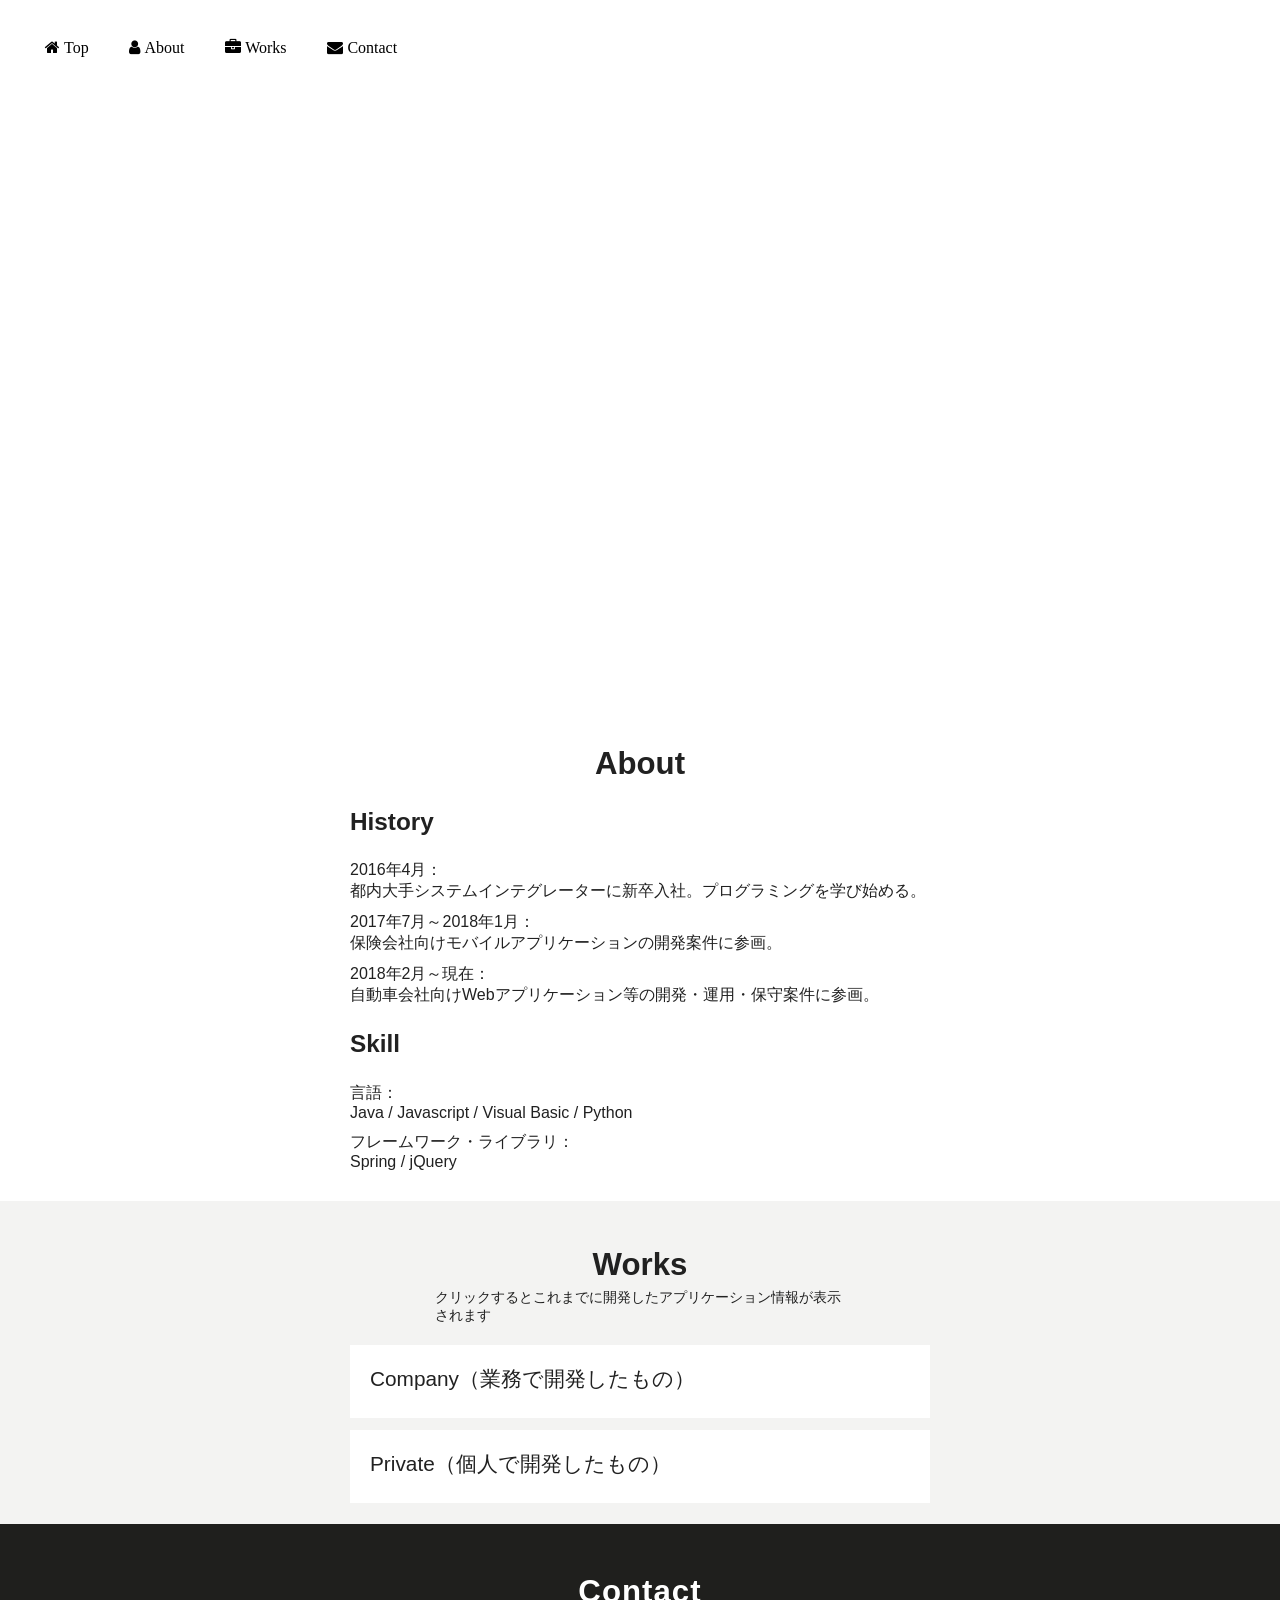
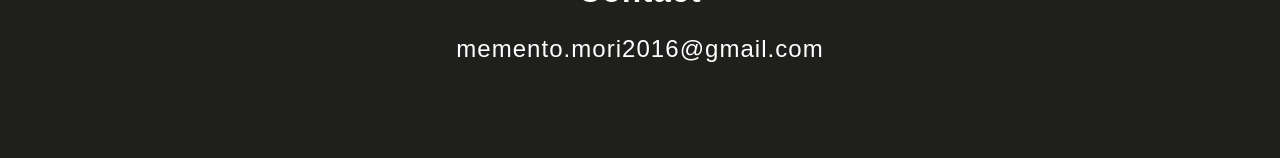
==== MyPortfolio/portfolio.html @ 082f4bbf "create new folder" ====
<!DOCTYPE html>
<html>
  <head>
    <meta charset="utf-8">
  <title>My Portfolio</title>
  <link rel="stylesheet" type="text/css" href="portfolioStyle.css">
  <link rel="stylesheet" href="https://maxcdn.bootstrapcdn.com/font-awesome/4.4.0/css/font-awesome.min.css">
  <script src="https://ajax.googleapis.com/ajax/libs/jquery/2.1.4/jquery.min.js"></script>
  </head>
  <body>
  <header>
    <div class="container">
      <div class="header-left">
        <div class="header-items">
          <ul class="header-items-list">
            <li class="header-item">
              <a href="#top" class="top fa fa-home"> Top</a>
            </li>
            <li class="header-item">
              <a href="#about" class="about fa fa-user"> About</a>
            </li>
            <li class="header-item">
              <a href="#works" class="works fa fa-briefcase"> Works</a>
            </li>
            <li class="header-item">
              <a href="#contact" class="contact fa fa-envelope"> Contact</a>
            </li>
          </ul>
        </div>
      </div>
    </div>
  </header>
  <div class="top-cover" id="top_area">
    <div class="top-cover_contents">
      <p class="top-profile_about_title">Portfolio</p>
      <p class="top-profile_about_name">by Daichi Nomura</p>
    </div>
  </div>
  <div class="top-profile" id="top-profile_area">
    <div class="top-profile_contents">
      <h2 class="top-profile_title">About</h2>
      <div class="top-profile_itmes">
        <h3 class="top-profile_itme_history_title">History</h3>
        <div class="top-profile_itme_history">
          <p>2016年4月：<br>都内大手システムインテグレーターに新卒入社。プログラミングを学び始める。</p>
          <p>2017年7月～2018年1月：<br>保険会社向けモバイルアプリケーションの開発案件に参画。</p>
          <p>2018年2月～現在：<br>自動車会社向けWebアプリケーション等の開発・運用・保守案件に参画。</p>
        </div>
        <h3 class="top-profile_itme_skill_title">Skill</h3>
        <div class="top-profile_itme_skill">
          <p>言語：<br>Java / Javascript / Visual Basic / Python</p>
          <p>フレームワーク・ライブラリ：<br>Spring / jQuery</p>
        </div>
      </div>
    </div>
  </div>
  <div class="top-works" id="top-works_area">
    <div class="top-works-inner">
      <h2 class="top-works_title">Works</h2>
      <p class="top-works_explain">クリックするとこれまでに開発したアプリケーション情報が表示されます</p>
      <div class="top-works_list">
        <div class="top-works_item">
            <div class="top-works_item_info">Company（業務で開発したもの）
              <ul class="top-works_item_details">
                <li class="top-works_item_detail">
                  <div class="active">
                    <p>概要：自動車会社向け部品情報管理Webアプリケーション</p>
                    <p>使用言語等：Java（Spring）/ JavaScript</p>
                  </div>
                </li>
                <li class="top-works_item_detail">
                  <div class="active">
                    <p>概要：保険会社向け顧客情報・契約情報等管理モバイルアプリケーション</p>
                    <p>使用言語等：JavaScript / HTML / CSS / OnsenUI / AngulerJS</p>
                  </div>
                </li>
              </ul>
            </div>
        </div>
        <div class="top-works_item">
            <div class="top-works_item_info">Private（個人で開発したもの）
              <ul class="top-works_item_details">
                <li class="top-works_item_detail">
                  <div class="active">
                    <p>概要：タスク管理Webアプリケーション</p>
                    <p>使用言語等：Java</p>
                    <p>URL: <a href="https://github.com/nomu777/Todo1">https://github.com/nomu777/Todo1</a></p>
                  </div>
                </li>
                <li class="top-works_item_detail">
                  <div class="active">
                    <p>概要：読書記録モバイルアプリケーション</p>
                    <p>使用言語等：Java</p>
                    <p>URL: <a href="https://github.com/nomu777/Android_ReadingLog">https://github.com/nomu777/Android_ReadingLog</a></p>
                  </div>
                </li>
              </ul>
            </div>
        </div>
      </div>
    </div>
  </div>
  <footer class="footer" id="contact_area">
    <div class="footer-contact">
      <h2 class="footer-contact_title">Contact</h2>
      <div class="footer-contact_address">memento.mori2016@gmail.com</div>
    </div>
  </footer>

  <script src="portfolioScript.js"></script>
  </body>
</html>
---- MyPortfolio/portfolioStyle.css ----
body {
  font-size: 13px;
  font-size: 1.3rem;
  color: #212121;
  font-family: Helvetica,Arial,'ヒラギノ角ゴ Pro W3','Hiragino Kaku Gothic Pro','游ゴシック','Yu Gothic',YuGothic,Osaka,'メイリオ',Meiryo,'ＭＳ Ｐゴシック','MS P Gothic',sans-serif;
  -webkit-font-smoothing: antialiased;
  margin: 0;
}

.container {
  /* width: 1170px; */
  padding: 0 15px;
  margin: 0 auto;
}

.btn:hover {
  opacity: 1;
}

.fa {
  margin-right: 5px;
}

/* ヘッダー */
header {
  height: 75px;
  width: 100%;
  /* background-color: rgba(34,49,52,0.9); */
  background-color: #fff;
  position :fixed;
  top: 0;
  z-index: 10;
}

.header-left {
  float: left;
}

.header-contact {
  float: left;
  margin-top: 15px;
  margin-right: 20px;
}

.header-contact a {
  text-decoration: none;
  font-size: 14px;
  color: #000;
}

.header-items {
  margin-top: 20px;
}

.header-items-list {
  float: left;
  list-style: none;
  margin: 0;
  padding: 14px 0 0 30px;
}

.header-item {
  display: inline-block;
  font-size: 16px;
  margin-right: 30px;
}

.header-item a {
  text-decoration: none;
  color: #000;
}

/* トップ画面 */
.top-cover {
  background-image: url(background.JPG);
  background-position: center center;
  background-repeat: no-repeat;
  background-size: cover;
  height: 624px;
  overflow: hidden;
  margin-top: 76px;
}

.top-cover_contents {
  color: #fff;
  padding-top: 195px;
  opacity: 0.9;
}

.top-profile_about_title {
  text-align: center;
  font-size: 120px;
  margin: 0 auto;
}

.top-profile_about_name {
  text-align: center;
  font-size: 40px;
  margin: 0 auto;
}

/* プロフィール欄 */
.top-profile {
  background-color: #fff;
  padding: 20px 0 20px;
  overflow: auto;
}

.top-profile_title {
  text-align: center;
}

.top-profile_itmes {
  width: 580px;
  margin: 0 auto;
}

.top-profile_itmes p {
  margin: 10px 0;
}

.top-profile_itme_history {
  font-size: 16px;
}

.top-profile_itme_skill {
  font-size: 16px;
}


/* 実績欄 */
.top-works {
  width: 100%;
  padding-top: 20px;
  padding-bottom: 1px;
  background-color: #f3f3f2;
}

.top-works_inner {
  margin: 0 auto;
}

.top-works_title {
  text-align: center;
  margin-bottom: 6px;
}

.top-works_explain {
  font-size: 14px;
  width: 410px;
  margin: 0 auto;
}

.top-works_list {
  width: 580px;
  margin: 20px auto;
}

.top-works_item {
  margin: 12px 0;
  cursor:pointer;
}

.top-works_item_info {
  background-color: #fff;
  box-sizing: border-box;
  display: block;
  padding: 20px;
}

.top-works_item_details {
  margin: 5px auto;
  padding: 0;
  list-style: none;
}

.active {
  font-size: 16px;
  display: none;
  padding: 5px 5px;
  margin-bottom: 5px;
  background-color: #f3f3f2;
}

/* フッター */
.footer {
  background-color: #1f1f1d;
  color: #fff;
  font-family: 'ff-din-web',sans-serif;
  letter-spacing: .05em;
  padding: 24px 0 95px;
  position: relative;
}

.footer-contact_title {
  text-align: center;
}

.footer-contact_address {
  text-align: center;
  font-size: 24px;
}
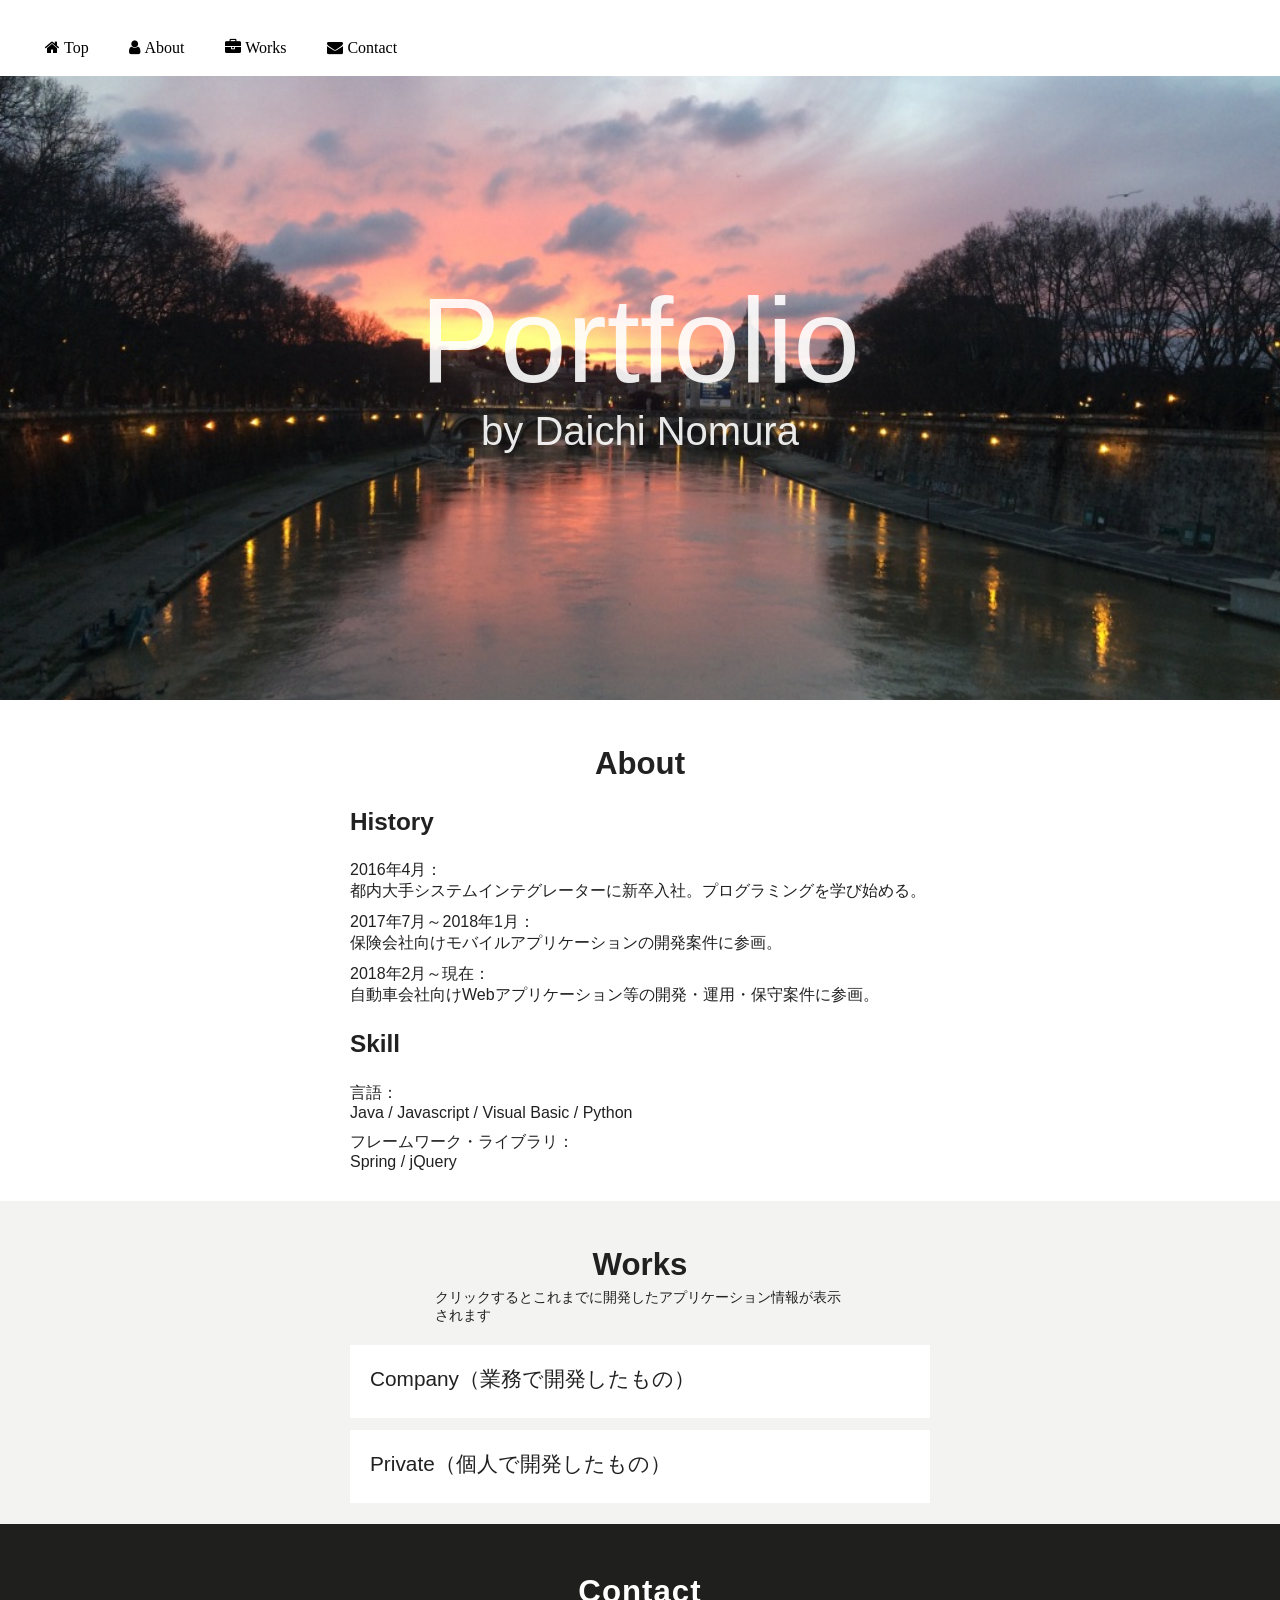
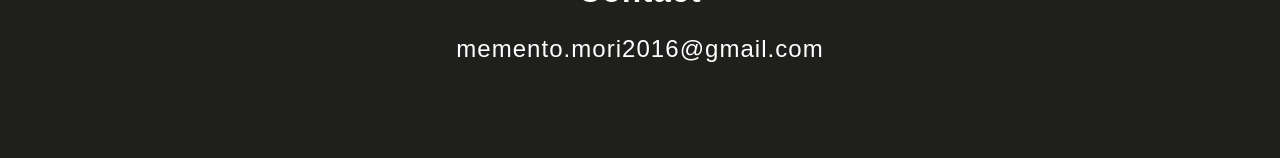
==== commit aecc277a: "fix html" ====
--- a/MyPortfolio/portfolio.html
+++ b/MyPortfolio/portfolio.html
@@ -84,14 +84,14 @@
                   <div class="active">
                     <p>概要：タスク管理Webアプリケーション</p>
                     <p>使用言語等：Java</p>
-                    <p>URL: <a href="https://github.com/nomu777/Todo1">https://github.com/nomu777/Todo1</a></p>
+                    <p>URL: <a href="https://github.com/nomu777/Todo1" target="_blank">https://github.com/nomu777/Todo1</a></p>
                   </div>
                 </li>
                 <li class="top-works_item_detail">
                   <div class="active">
                     <p>概要：読書記録モバイルアプリケーション</p>
                     <p>使用言語等：Java</p>
-                    <p>URL: <a href="https://github.com/nomu777/Android_ReadingLog">https://github.com/nomu777/Android_ReadingLog</a></p>
+                    <p>URL: <a href="https://github.com/nomu777/Android_ReadingLog" target="_blank">https://github.com/nomu777/Android_ReadingLog</a></p>
                   </div>
                 </li>
               </ul>
--- a/MyPortfolio/portfolioStyle.css
+++ b/MyPortfolio/portfolioStyle.css
@@ -72,7 +72,7 @@
 
 /* トップ画面 */
 .top-cover {
-  background-image: url(background.JPG);
+  background-image: url(background.jpg);
   background-position: center center;
   background-repeat: no-repeat;
   background-size: cover;
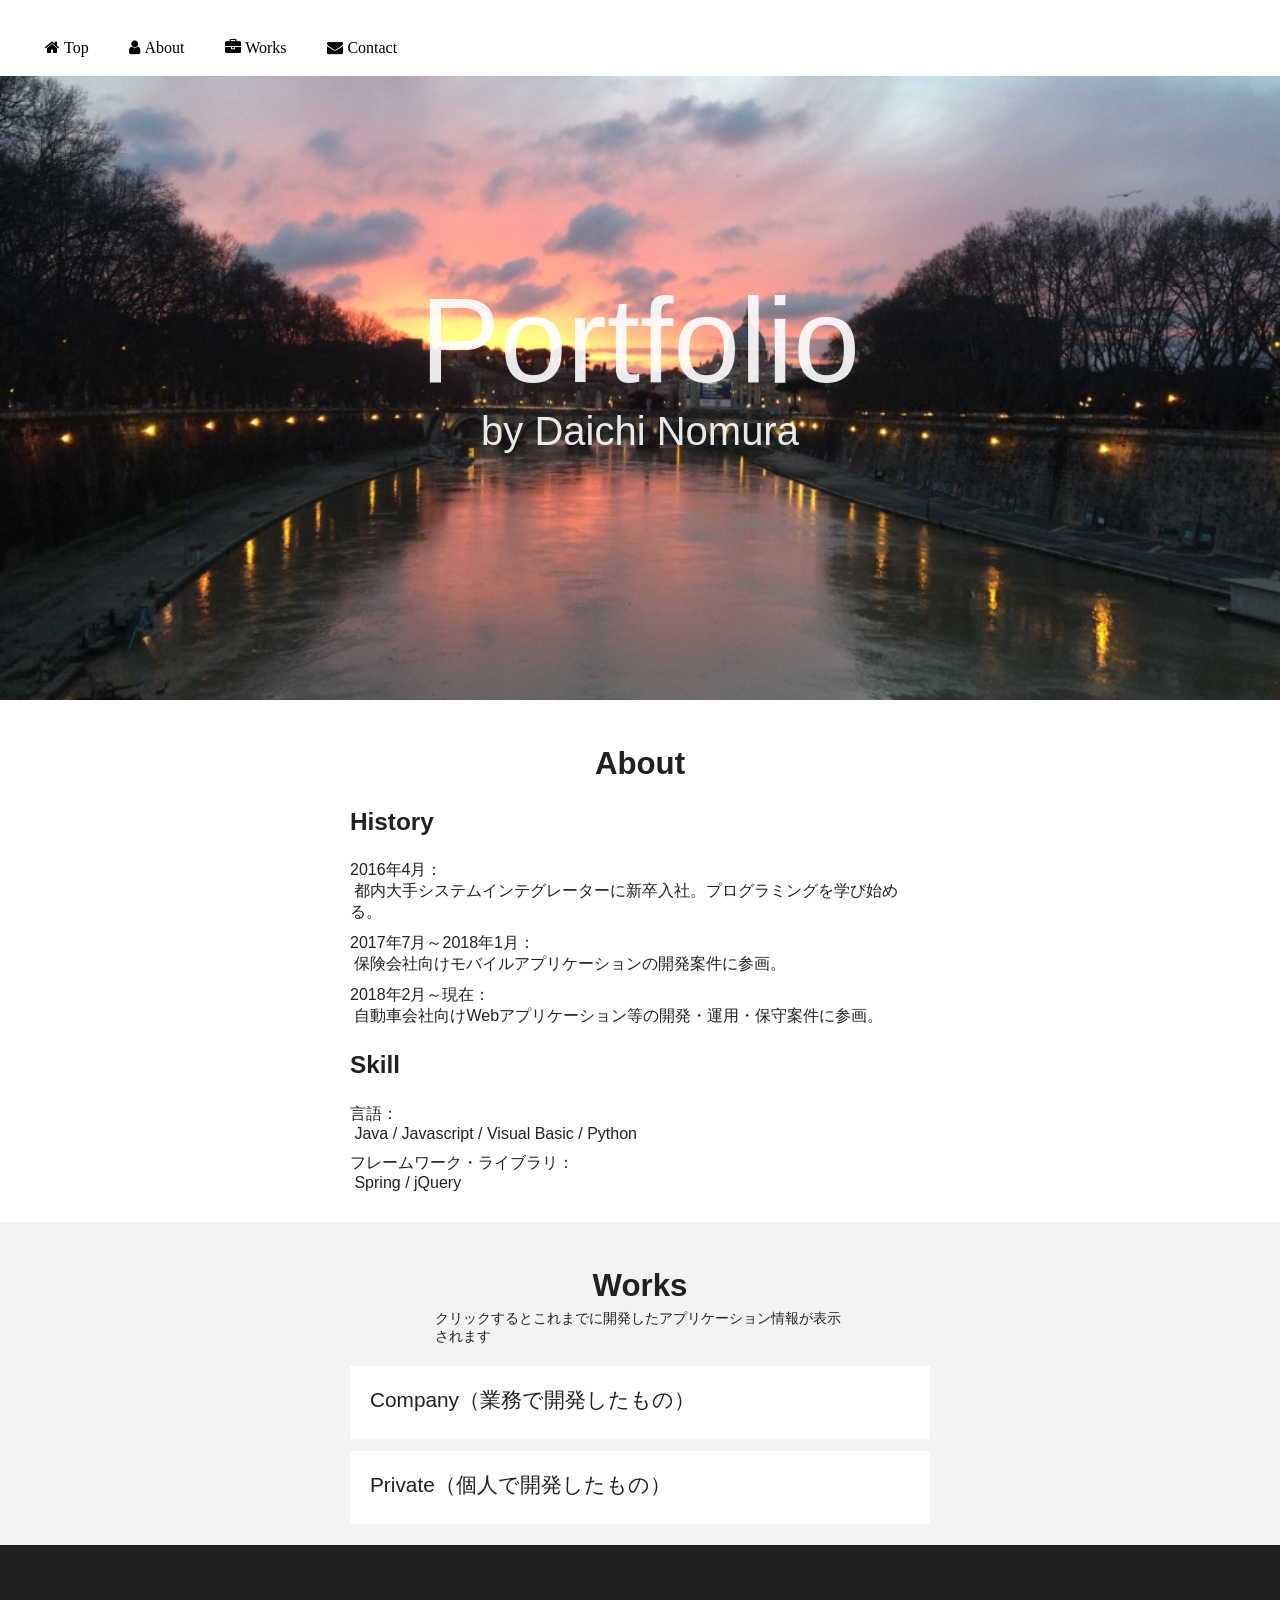
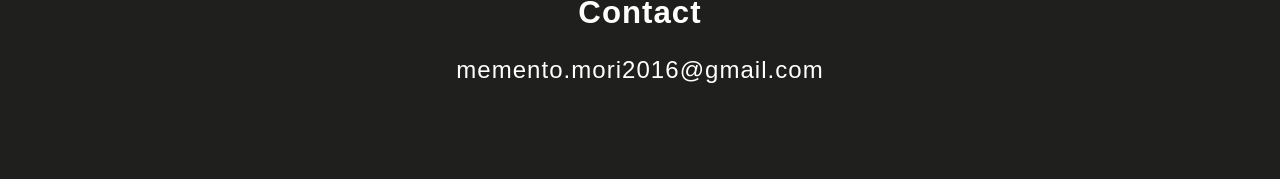
==== commit 132cd88d: "fix scroll" ====
--- a/MyPortfolio/portfolio.html
+++ b/MyPortfolio/portfolio.html
@@ -42,14 +42,14 @@
       <div class="top-profile_itmes">
         <h3 class="top-profile_itme_history_title">History</h3>
         <div class="top-profile_itme_history">
-          <p>2016年4月：<br>都内大手システムインテグレーターに新卒入社。プログラミングを学び始める。</p>
-          <p>2017年7月～2018年1月：<br>保険会社向けモバイルアプリケーションの開発案件に参画。</p>
-          <p>2018年2月～現在：<br>自動車会社向けWebアプリケーション等の開発・運用・保守案件に参画。</p>
+          <p>2016年4月：<br>&nbsp;都内大手システムインテグレーターに新卒入社。プログラミングを学び始める。</p>
+          <p>2017年7月～2018年1月：<br>&nbsp;保険会社向けモバイルアプリケーションの開発案件に参画。</p>
+          <p>2018年2月～現在：<br>&nbsp;自動車会社向けWebアプリケーション等の開発・運用・保守案件に参画。</p>
         </div>
         <h3 class="top-profile_itme_skill_title">Skill</h3>
         <div class="top-profile_itme_skill">
-          <p>言語：<br>Java / Javascript / Visual Basic / Python</p>
-          <p>フレームワーク・ライブラリ：<br>Spring / jQuery</p>
+          <p>言語：<br>&nbsp;Java / Javascript / Visual Basic / Python</p>
+          <p>フレームワーク・ライブラリ：<br>&nbsp;Spring / jQuery</p>
         </div>
       </div>
     </div>
@@ -82,16 +82,18 @@
               <ul class="top-works_item_details">
                 <li class="top-works_item_detail">
                   <div class="active">
-                    <p>概要：タスク管理Webアプリケーション</p>
+                    <p>概要：<a href="https://github.com/nomu777/Todo1" target="_blank">タスク管理Webアプリケーション</a>
+                      <br><span>※クリックするとgithubのリポジトリが開きます</span>
+                    </p>
                     <p>使用言語等：Java</p>
-                    <p>URL: <a href="https://github.com/nomu777/Todo1" target="_blank">https://github.com/nomu777/Todo1</a></p>
                   </div>
                 </li>
                 <li class="top-works_item_detail">
                   <div class="active">
-                    <p>概要：読書記録モバイルアプリケーション</p>
-                    <p>使用言語等：Java</p>
-                    <p>URL: <a href="https://github.com/nomu777/Android_ReadingLog" target="_blank">https://github.com/nomu777/Android_ReadingLog</a></p>
+                    <p>概要：<a href="https://github.com/nomu777/Android_ReadingLog" target="_blank">読書記録モバイルアプリケーション</a>
+                      <br><span>※クリックするとgithubのリポジトリが開きます</span>
+                    </p>
+                    <p>使用言語等：Java / Android Studio</p>
                   </div>
                 </li>
               </ul>
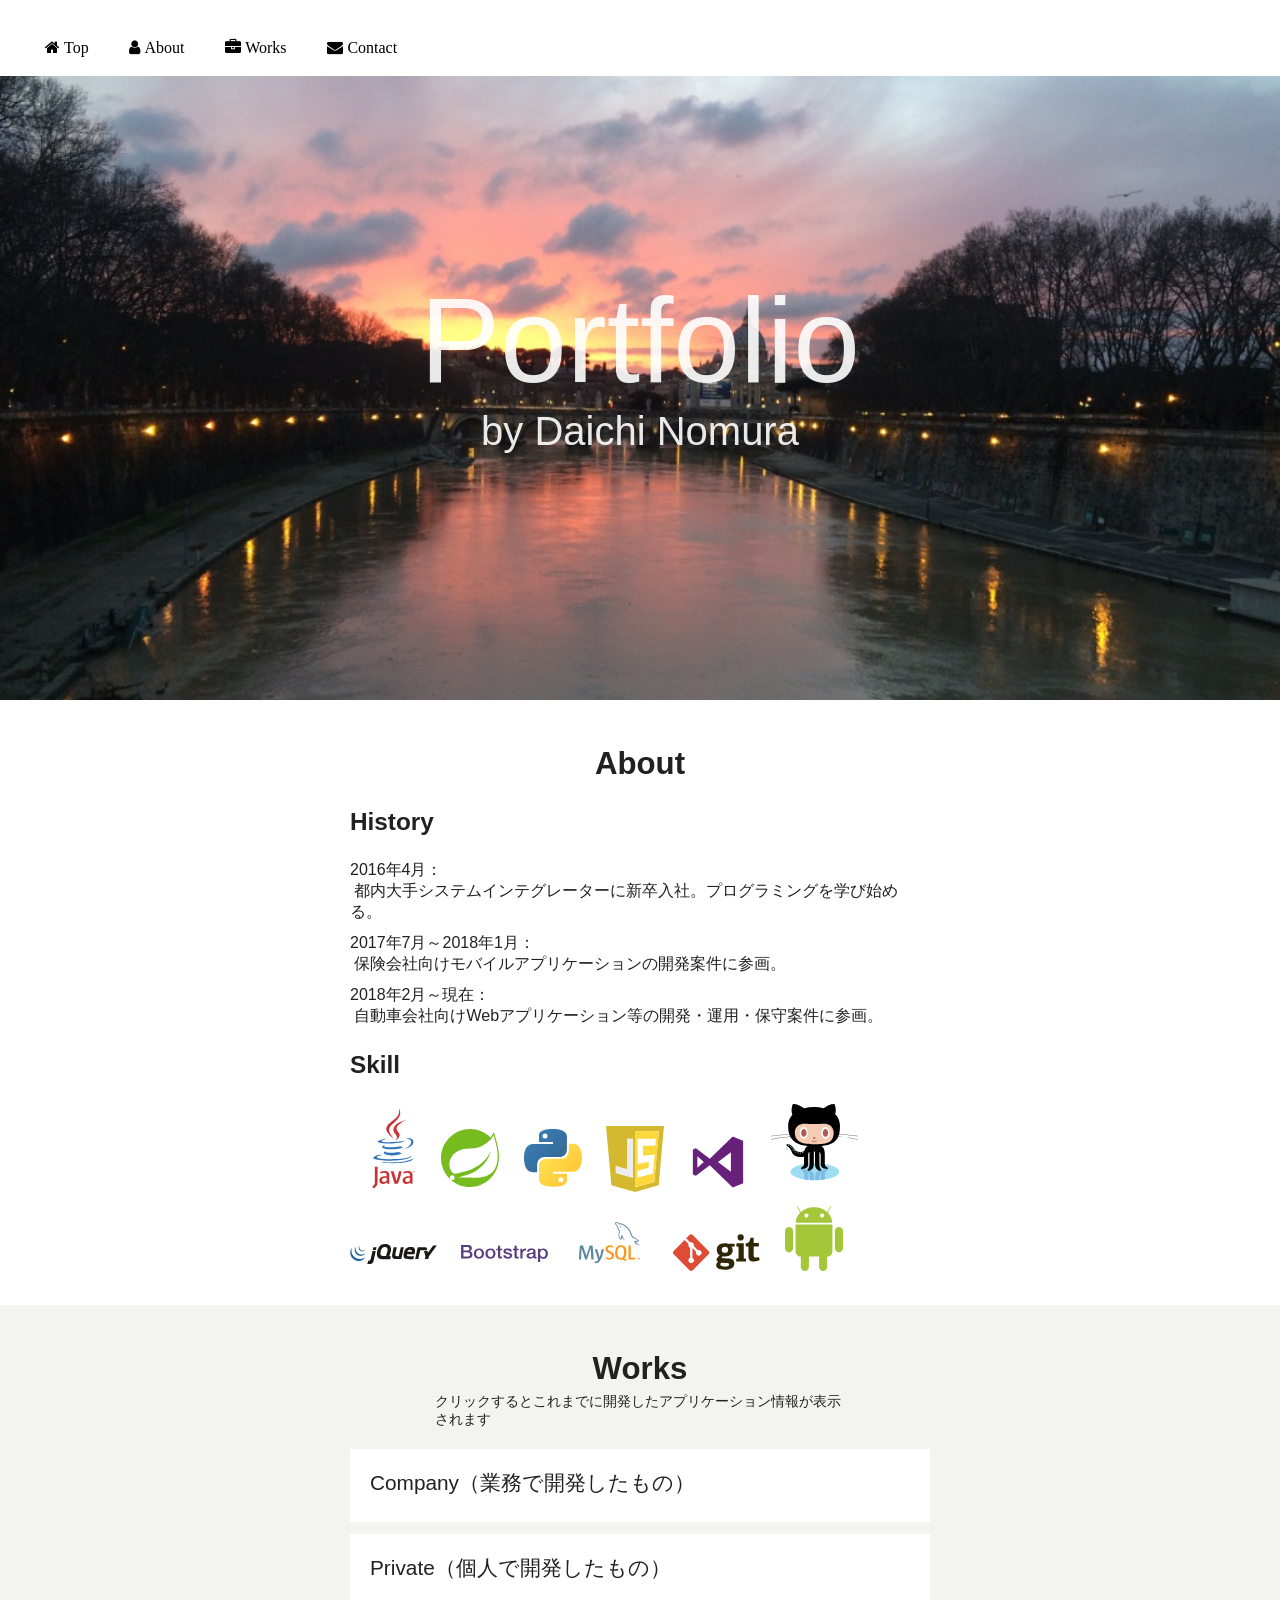
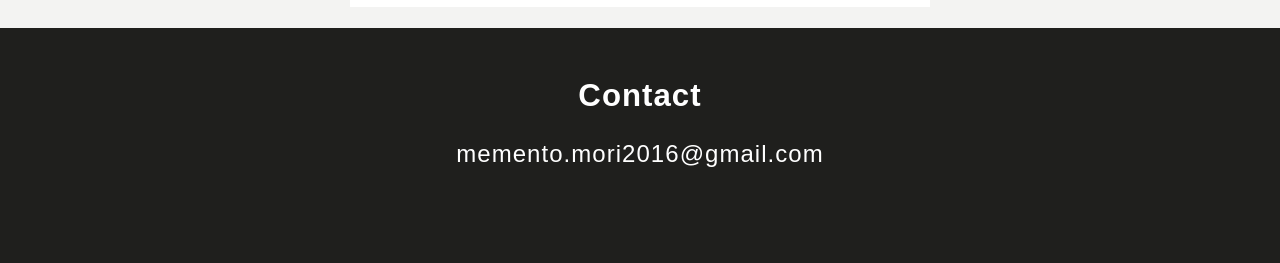
==== commit 88175c3a: "fix skill" ====
--- a/MyPortfolio/portfolio.html
+++ b/MyPortfolio/portfolio.html
@@ -48,8 +48,23 @@
         </div>
         <h3 class="top-profile_itme_skill_title">Skill</h3>
         <div class="top-profile_itme_skill">
-          <p>言語：<br>&nbsp;Java / Javascript / Visual Basic / Python</p>
-          <p>フレームワーク・ライブラリ：<br>&nbsp;Spring / jQuery</p>
+          <div class="top-profile_itme_skill_lists">
+            <img src="java.svg" class="java_logo">
+            <img src="spring-3.svg" class="spring_logo">
+            <img src="python-5.svg" class="python_logo">
+            <img src="javascript-1.svg" class="javascript_logo">
+            <img src="visual-studio.svg" class="visual-studio_logo">
+            <img src="github-octocat.svg" class="github_logo">
+          </div>
+          <div class="top-profile_itme_skill__lists">
+            <img src="jquery-1.svg" class="jquery_logo">
+            <img src="bootstrap-5.svg" class="bootstrap_logo">
+            <img src="mysql.svg" class="mysql_logo">
+            <img src="git.svg" class="git_logo">
+            <img src="android.svg" class="android_logo">
+          </div>
+          <div class="top-profile_itme_skill_lists">
+          </div>
         </div>
       </div>
     </div>
--- a/MyPortfolio/portfolioStyle.css
+++ b/MyPortfolio/portfolioStyle.css
@@ -127,6 +127,77 @@
   font-size: 16px;
 }
 
+.top-profile_itme_skill_lists {
+  margin-bottom: 10px;
+}
+
+.java_logo {
+  height: 15%;
+  width: 15%;
+}
+
+.python_logo {
+  height: 10%;
+  width: 10%;
+  margin-bottom: 5px;
+  margin-left: 20px;
+}
+
+.javascript_logo {
+  height: 10%;
+  width: 10%;
+  margin-left: 20px;
+}
+
+.spring_logo {
+  height: 10%;
+  width: 10%;
+  margin-bottom: 5px;
+}
+
+.jquery_logo {
+  height: 15%;
+  width: 15%;
+  margin-bottom: 7px;
+}
+
+.bootstrap_logo {
+  height: 15%;
+  width: 15%;
+  margin-left: 20px;
+  margin-bottom: 9px;
+}
+
+.visual-studio_logo {
+  height: 10%;
+  width: 10%;
+  margin-left: 20px;
+}
+
+.github_logo {
+  height: 15%;
+  width: 15%;
+  margin-left: 20px;
+}
+
+.mysql_logo {
+  height: 15%;
+  width: 15%;
+  margin-left: 14px;
+}
+
+.git_logo {
+  height: 15%;
+  width: 15%;
+  margin-left: 15px;
+}
+
+.android_logo {
+  height: 10%;
+  width: 10%;
+  margin-left: 20px;
+}
+
 
 /* 実績欄 */
 .top-works {
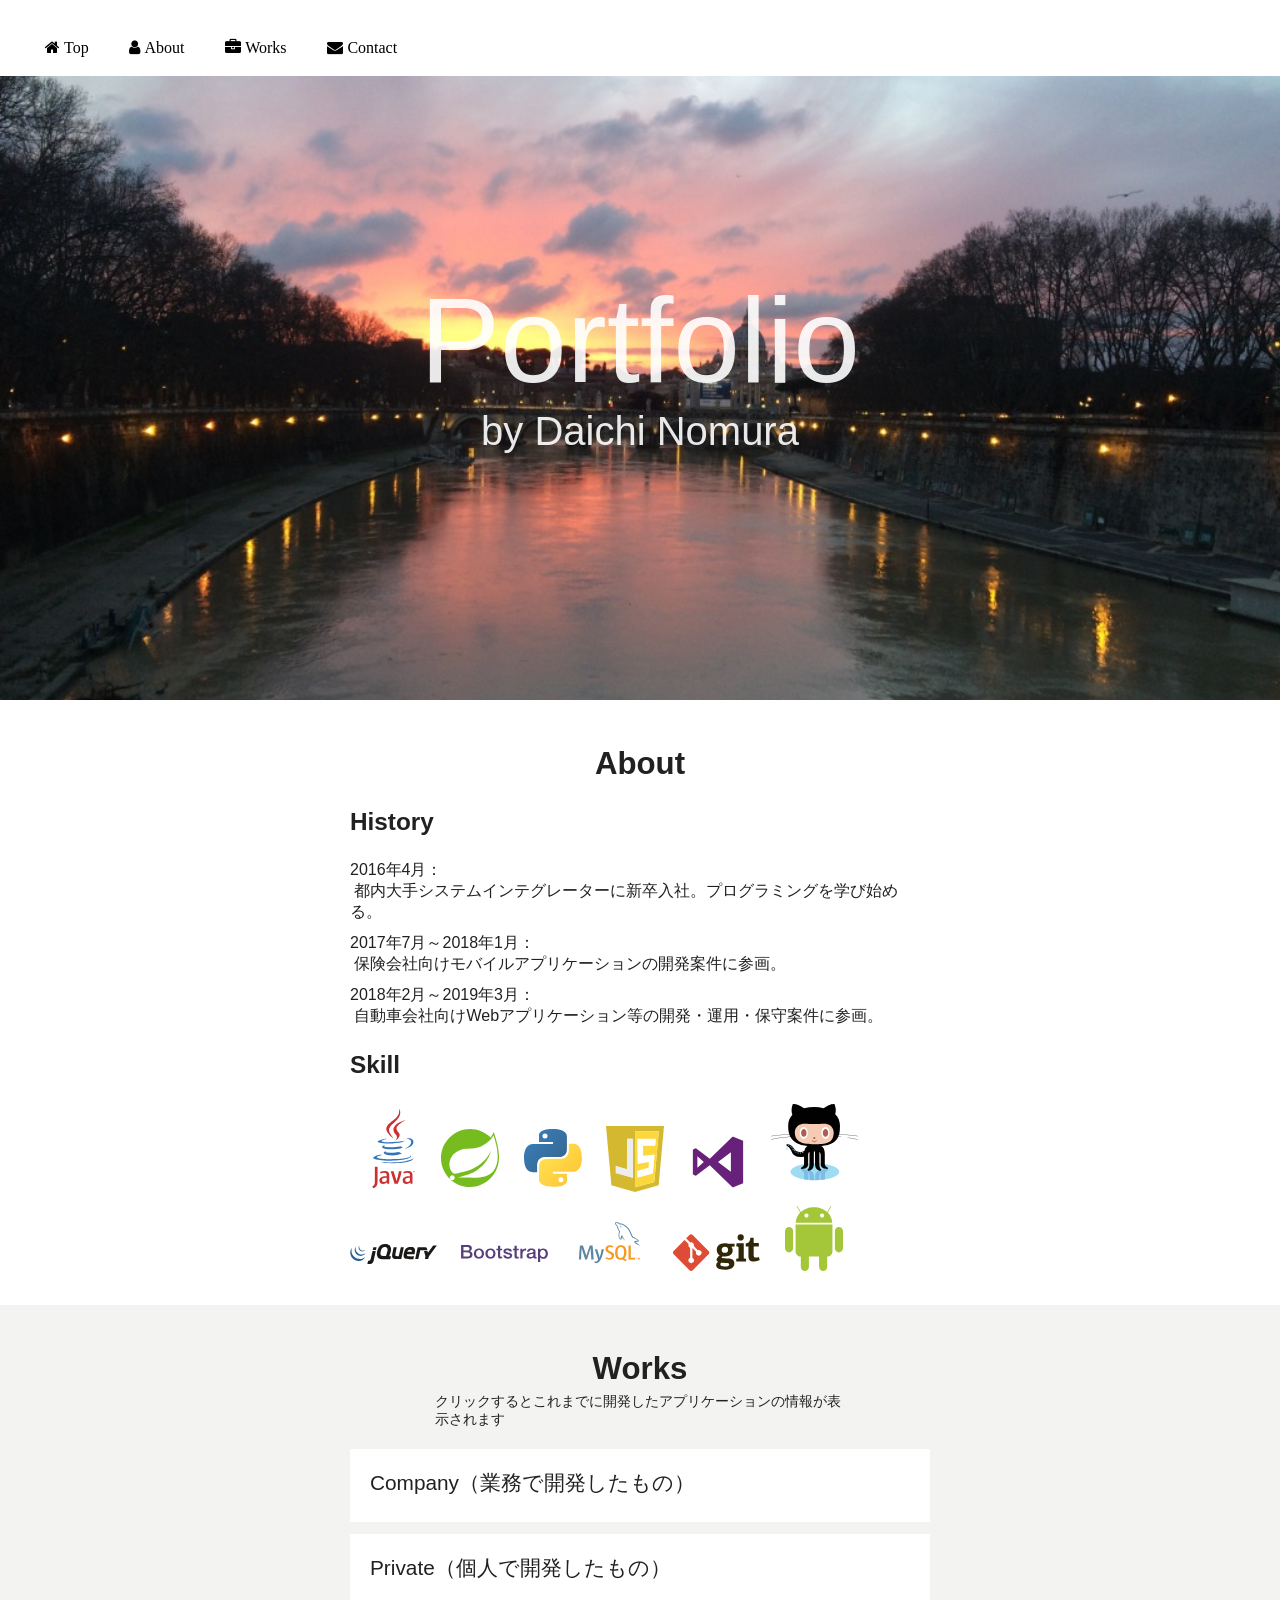
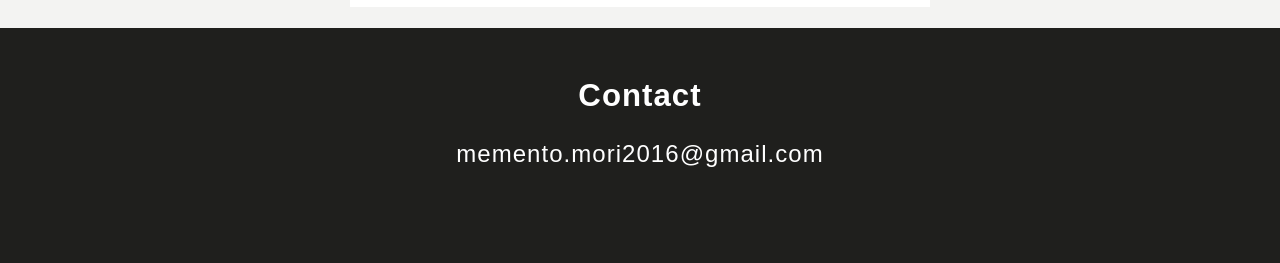
==== commit 861db4ce: "update history" ====
--- a/MyPortfolio/portfolio.html
+++ b/MyPortfolio/portfolio.html
@@ -44,7 +44,7 @@
         <div class="top-profile_itme_history">
           <p>2016年4月：<br>&nbsp;都内大手システムインテグレーターに新卒入社。プログラミングを学び始める。</p>
           <p>2017年7月～2018年1月：<br>&nbsp;保険会社向けモバイルアプリケーションの開発案件に参画。</p>
-          <p>2018年2月～現在：<br>&nbsp;自動車会社向けWebアプリケーション等の開発・運用・保守案件に参画。</p>
+          <p>2018年2月～2019年3月：<br>&nbsp;自動車会社向けWebアプリケーション等の開発・運用・保守案件に参画。</p>
         </div>
         <h3 class="top-profile_itme_skill_title">Skill</h3>
         <div class="top-profile_itme_skill">
@@ -72,7 +72,7 @@
   <div class="top-works" id="top-works_area">
     <div class="top-works-inner">
       <h2 class="top-works_title">Works</h2>
-      <p class="top-works_explain">クリックするとこれまでに開発したアプリケーション情報が表示されます</p>
+      <p class="top-works_explain">クリックするとこれまでに開発したアプリケーションの情報が表示されます</p>
       <div class="top-works_list">
         <div class="top-works_item">
             <div class="top-works_item_info">Company（業務で開発したもの）
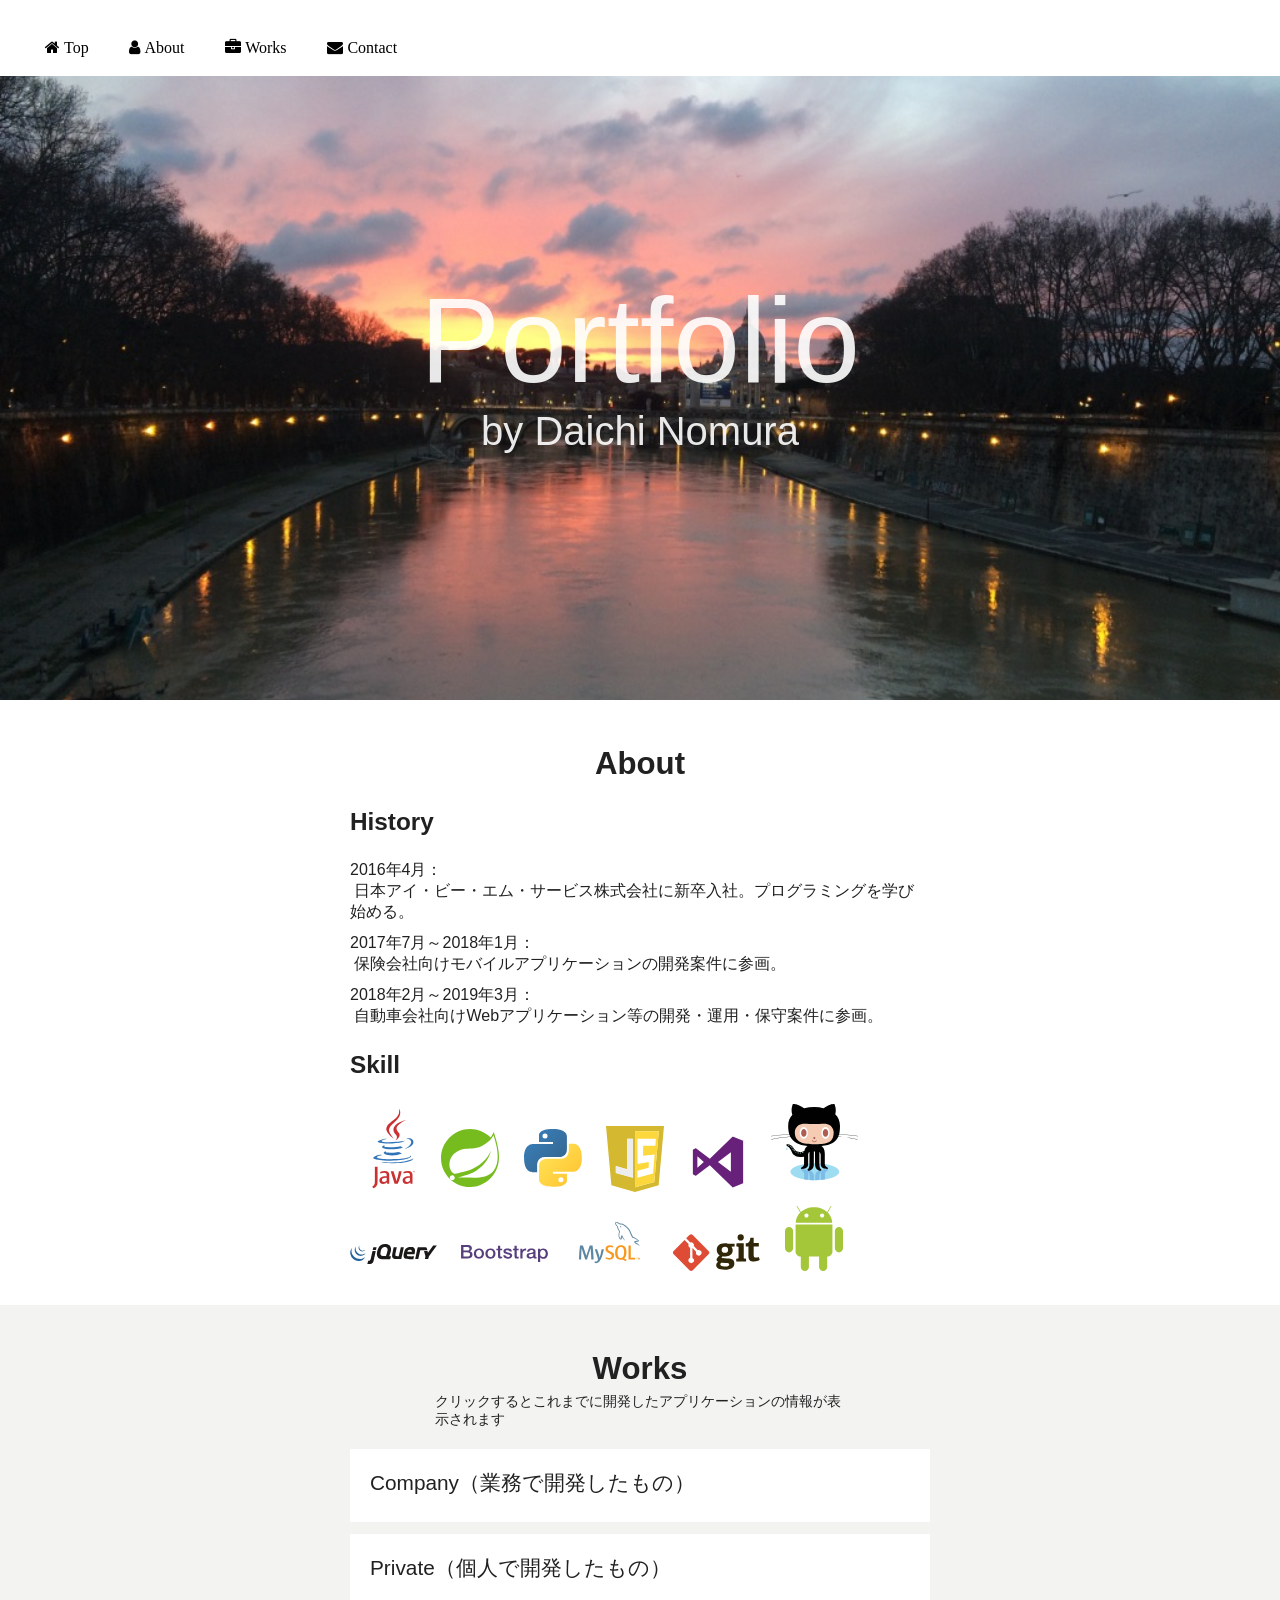
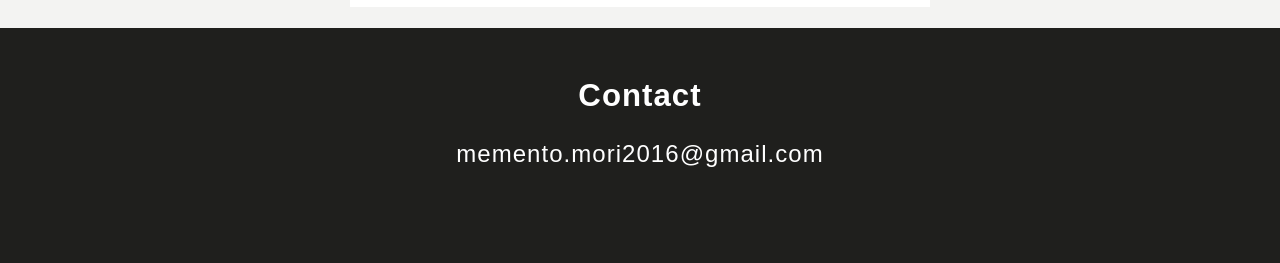
==== commit 77b7014b: "update history" ====
--- a/MyPortfolio/portfolio.html
+++ b/MyPortfolio/portfolio.html
@@ -42,7 +42,7 @@
       <div class="top-profile_itmes">
         <h3 class="top-profile_itme_history_title">History</h3>
         <div class="top-profile_itme_history">
-          <p>2016年4月：<br>&nbsp;都内大手システムインテグレーターに新卒入社。プログラミングを学び始める。</p>
+          <p>2016年4月：<br>&nbsp;日本アイ・ビー・エム・サービス株式会社に新卒入社。プログラミングを学び始める。</p>
           <p>2017年7月～2018年1月：<br>&nbsp;保険会社向けモバイルアプリケーションの開発案件に参画。</p>
           <p>2018年2月～2019年3月：<br>&nbsp;自動車会社向けWebアプリケーション等の開発・運用・保守案件に参画。</p>
         </div>
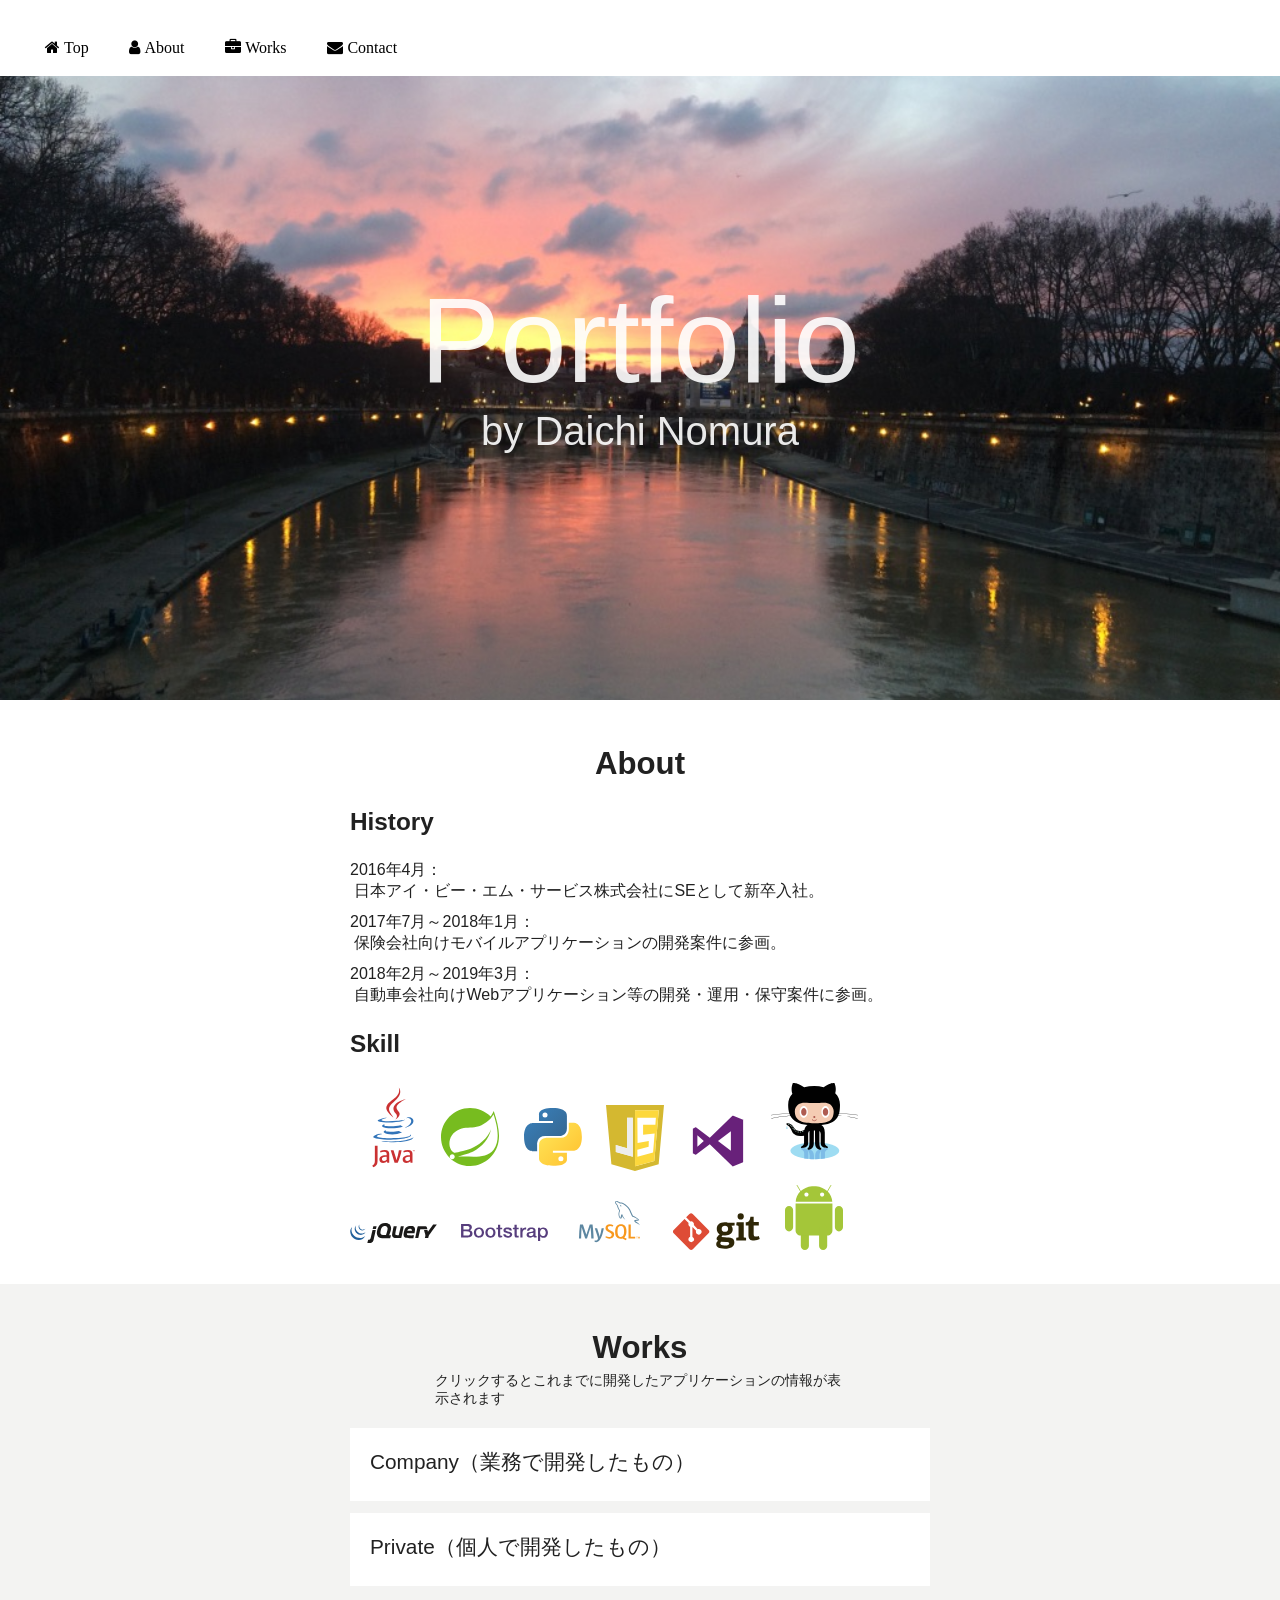
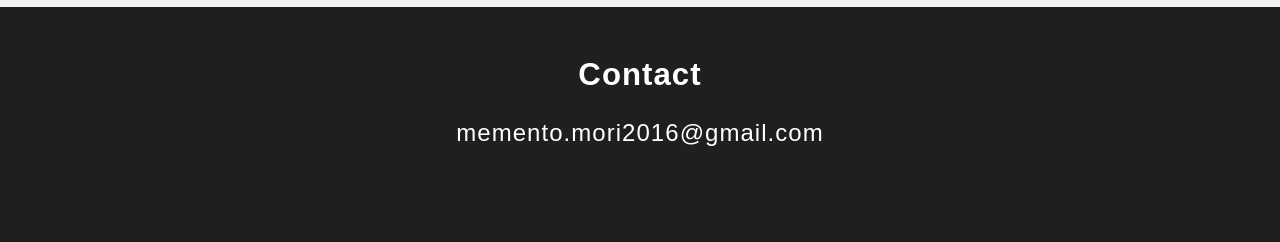
==== commit 4be8a559: "update history" ====
--- a/MyPortfolio/portfolio.html
+++ b/MyPortfolio/portfolio.html
@@ -42,7 +42,7 @@
       <div class="top-profile_itmes">
         <h3 class="top-profile_itme_history_title">History</h3>
         <div class="top-profile_itme_history">
-          <p>2016年4月：<br>&nbsp;日本アイ・ビー・エム・サービス株式会社に新卒入社。プログラミングを学び始める。</p>
+          <p>2016年4月：<br>&nbsp;日本アイ・ビー・エム・サービス株式会社にSEとして新卒入社。</p>
           <p>2017年7月～2018年1月：<br>&nbsp;保険会社向けモバイルアプリケーションの開発案件に参画。</p>
           <p>2018年2月～2019年3月：<br>&nbsp;自動車会社向けWebアプリケーション等の開発・運用・保守案件に参画。</p>
         </div>
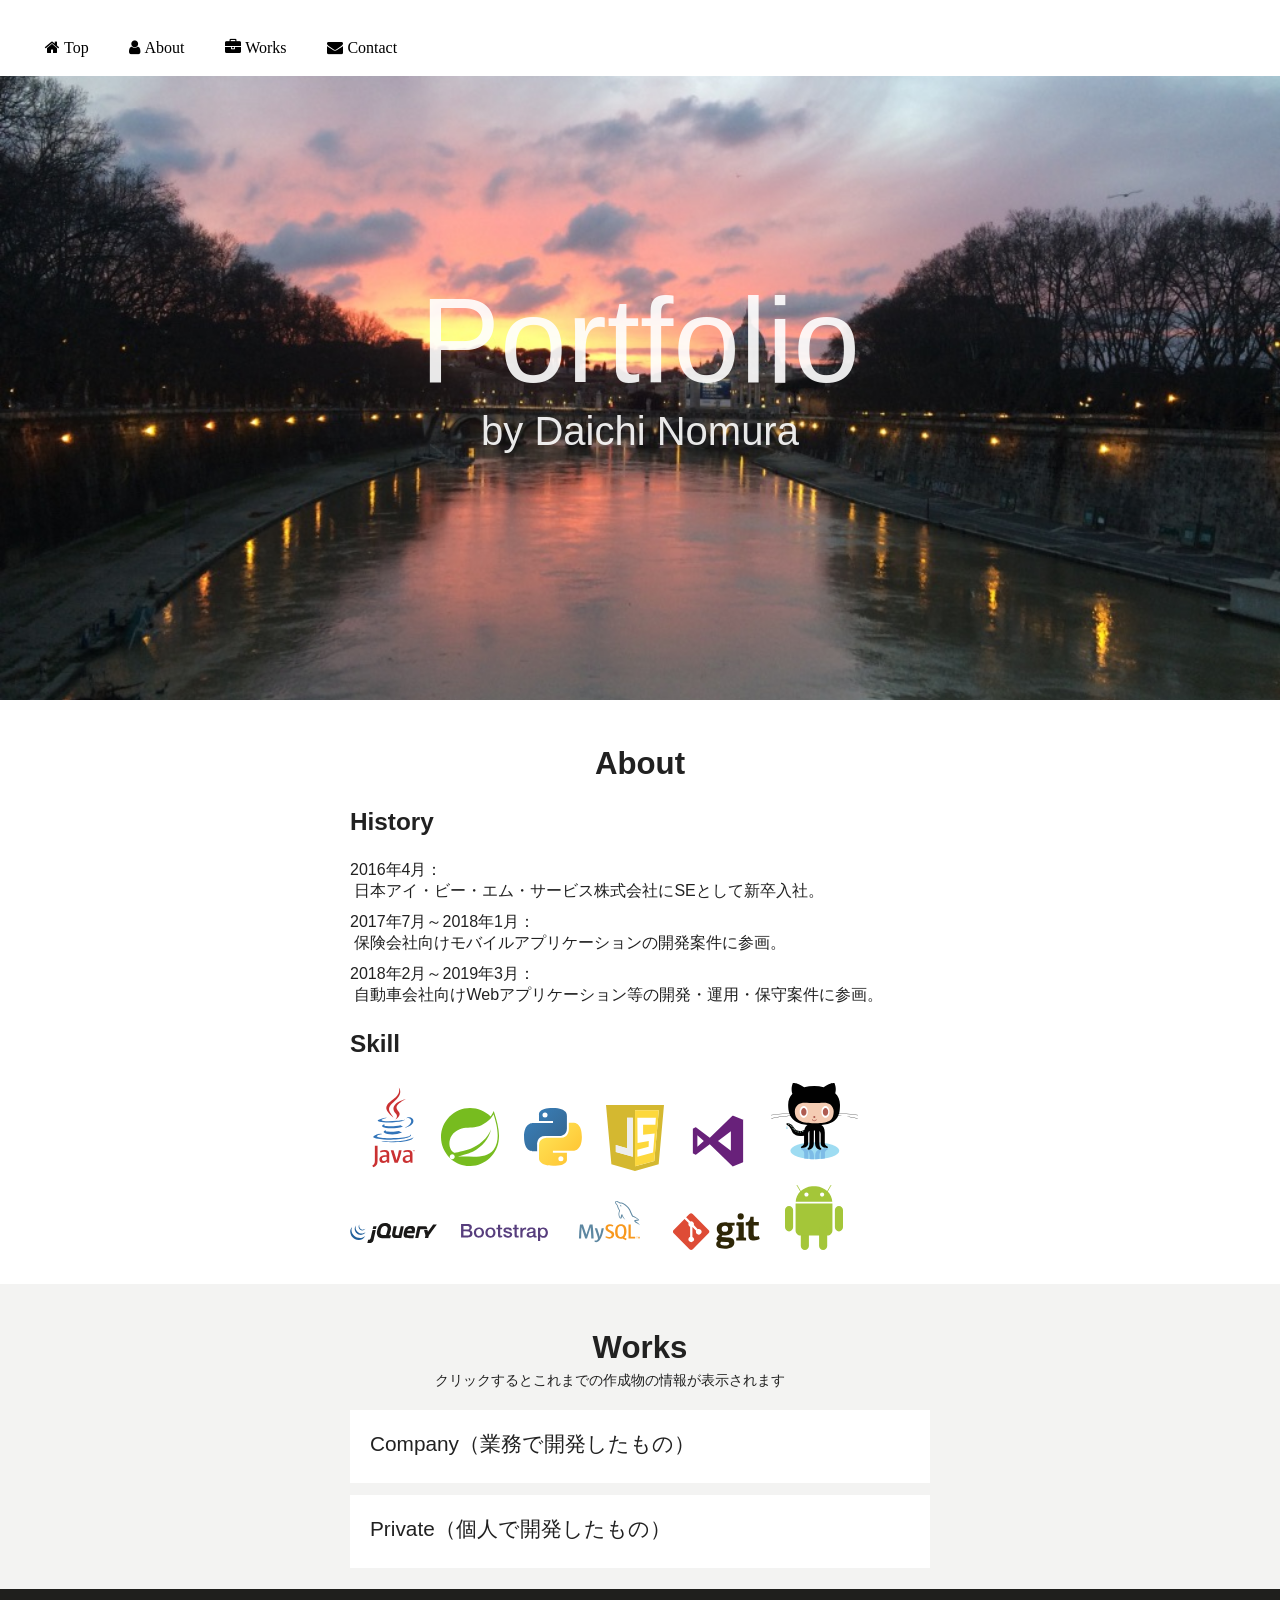
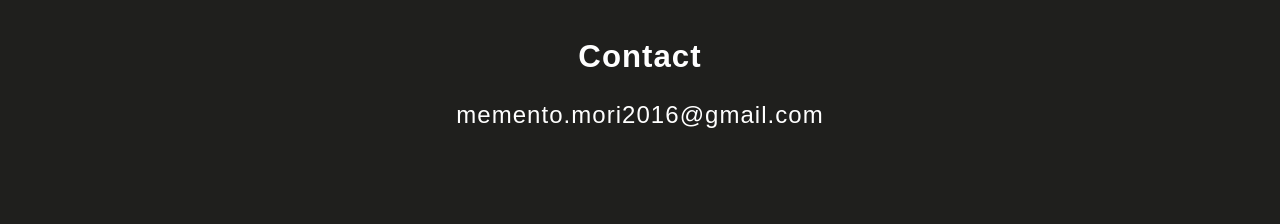
==== commit 0ea41264: "update history" ====
--- a/MyPortfolio/portfolio.html
+++ b/MyPortfolio/portfolio.html
@@ -72,7 +72,7 @@
   <div class="top-works" id="top-works_area">
     <div class="top-works-inner">
       <h2 class="top-works_title">Works</h2>
-      <p class="top-works_explain">クリックするとこれまでに開発したアプリケーションの情報が表示されます</p>
+      <p class="top-works_explain">クリックするとこれまでの作成物の情報が表示されます</p>
       <div class="top-works_list">
         <div class="top-works_item">
             <div class="top-works_item_info">Company（業務で開発したもの）
